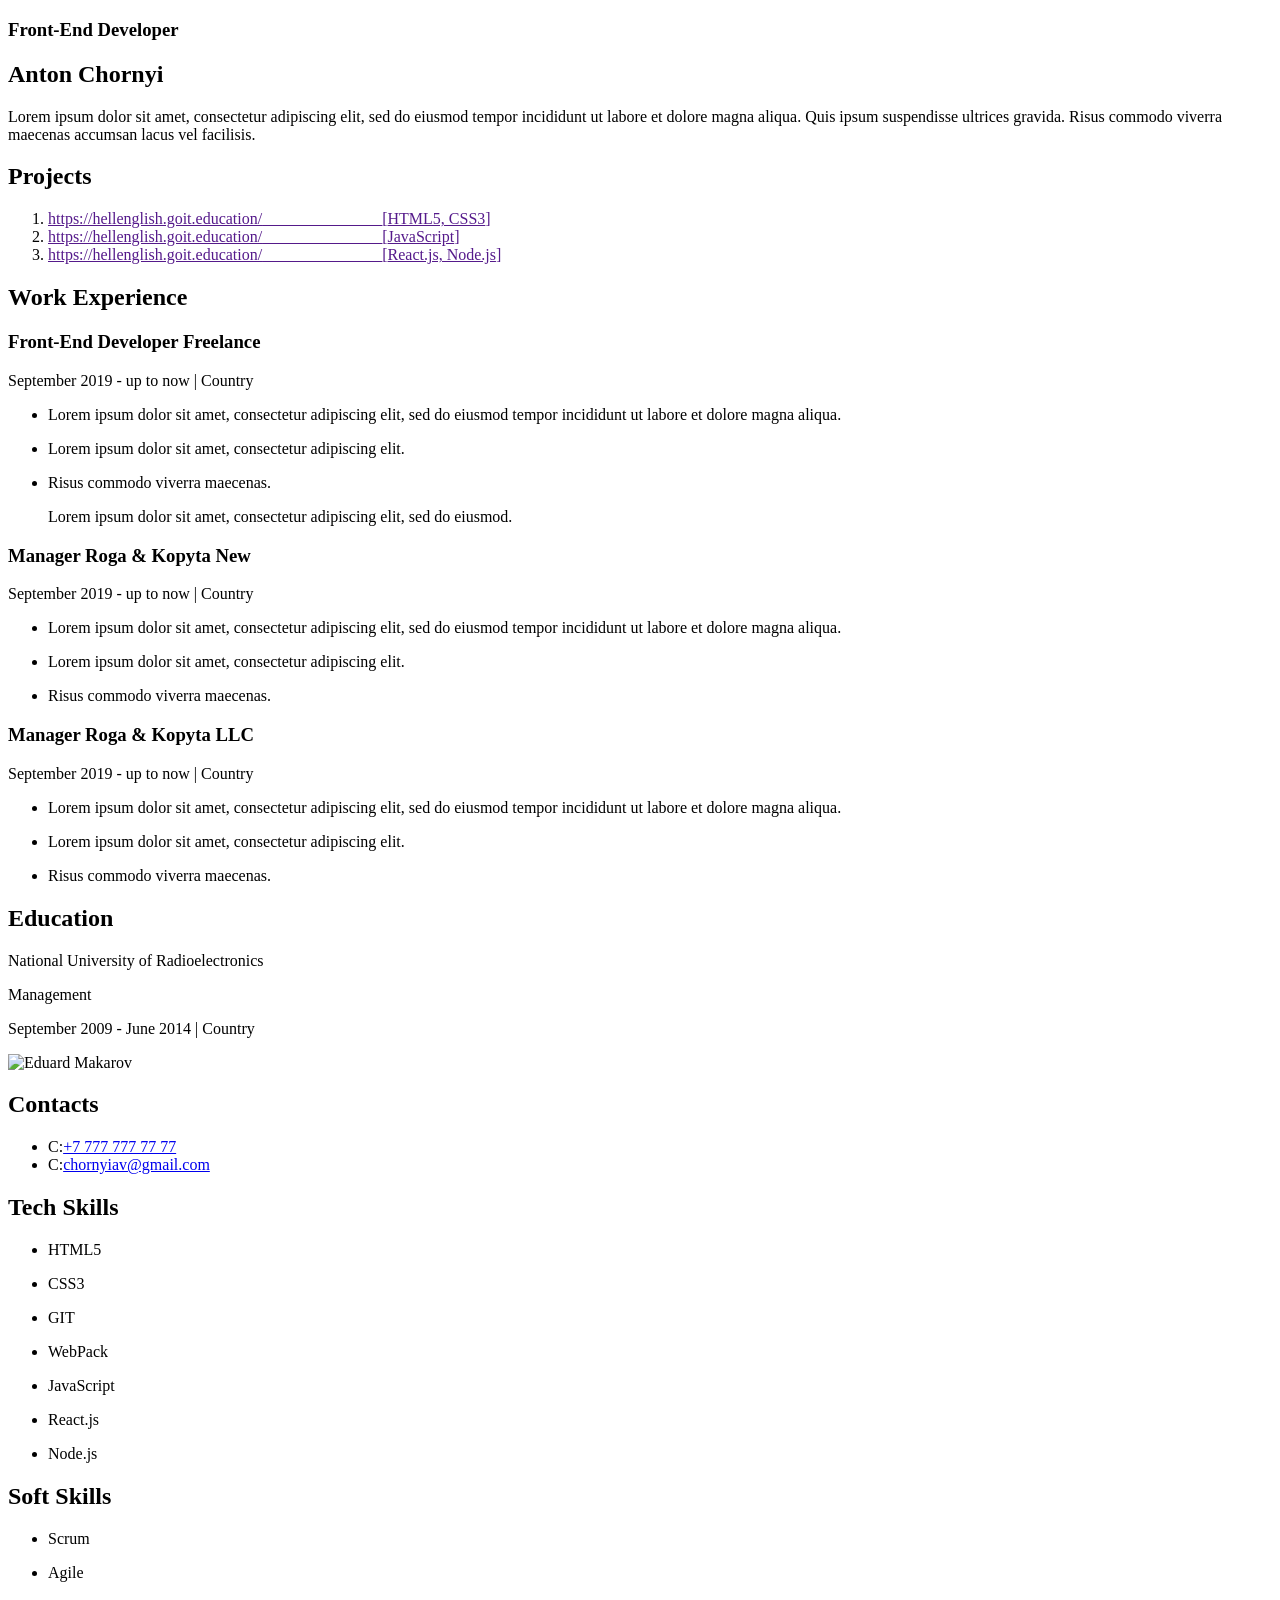
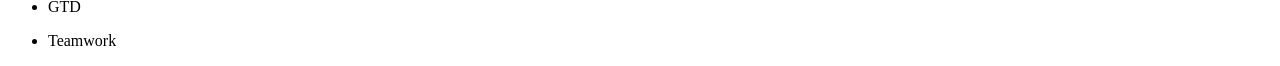
==== index.html @ 4aaeb0ac "1" ====
<!DOCTYPE html>
<html lang="en">
  <head>
    <meta charset="UTF-8" />
    <meta name="viewport" content="width=device-width, initial-scale=1.0" />
    <title>my resume</title>
    <link rel="preconnect" href="https://fonts.gstatic.com" />
    <link
      href="https://fonts.googleapis.com/css2?family=Montserrat:wght@400;700&display=swap"
      rel="stylesheet"
    />
    <link rel="stylesheet" href="./css/main.css"/>
  </head>
  <body>
    <div class="main_conteiner">
      <div class="main-content">
        <section class="about">
      <h3 class="about__profession-title title-third">Front-End Developer</h3>
      <h1 class="about__name-title">Anton Chornyi</h1>
      <p class="about__content">
        Lorem ipsum dolor sit amet, consectetur adipiscing elit, sed do eiusmod
        tempor incididunt ut labore et dolore magna aliqua. Quis ipsum
        suspendisse ultrices gravida. Risus commodo viverra maecenas accumsan
        lacus vel facilisis.
      </p>
    </section>
    <section class="projects">
      <h2 class="pojects__title title-secondary">Projects</h2>
      <ol class="projects__works-list">
        <li class="projects__item">
          <a href="" class="projects__link link"
            >https://hellenglish.goit.education/<span class="line">_______________</span><span class="symbol">[</span>HTML5, CSS3<span class="symbol">]</span></a
            
          >
        </li>
        <li class="projects__item">
          <a href="" class="projects__link link"
            >https://hellenglish.goit.education/<span class="line">_______________</span><span class="symbol">[</span>JavaScript<span class="symbol">]</span></a
          >
        </li>
        <li class="projects__item">
          <a href="" class="projects__link link"
            >https://hellenglish.goit.education/<span class="line">_______________</span><span class="symbol">[</span>React.js, Node.js<span class="symbol">]</span></a
          >
        </li>
      </ol>
    </section>
    <section class="experience">
      <h2 class="experience__title title-secondary">Work Experience</h2>
      <h3 class="experience__title-post title-third">Front-End Developer <span class="change-words">Freelance</span>  </h3>
      <p class="experience__date">September 2019 - up to now | Country</p>
      <ul class="experience__list">
        <li class="experience__item">
          <p class="experience__content">
            Lorem ipsum dolor sit amet, consectetur adipiscing elit, sed do eiusmod tempor incididunt ut labore et dolore magna aliqua. 
          </p>
        </li>
        <li class="experience__item">
          <p  class="experience__content">
            Lorem ipsum dolor sit amet, consectetur adipiscing elit.
          </p>
        </li>
        <li class="experience__item">
          <p  class="experience__content">
            Risus commodo viverra maecenas. 
          </p>
        </li>
        <l class="experience__item">
          <p  class="experience__content">
            Lorem ipsum dolor sit amet, consectetur adipiscing elit, sed do eiusmod. 
          </p>
        </li>
      </ul>
      <h3 class="experience__title-post title-third">Manager <span class="change-words">Roga & Kopyta New</span> </h3>
      <p class="experience__date">September 2019 - up to now | Country</p>
       <ul class="experience__list">
        <li class="experience__item">
          <p class="experience__content">
            Lorem ipsum dolor sit amet, consectetur adipiscing elit, sed do eiusmod tempor incididunt ut labore et dolore magna aliqua. 
          </p>
        </li>
        <li class="experience__item">
          <p  class="experience__content">
            Lorem ipsum dolor sit amet, consectetur adipiscing elit.
          </p>
        </li>
        <li class="experience__item">
          <p  class="experience__content">
            Risus commodo viverra maecenas. 
          </p>
        </li>
      </ul>
      <h3 class="experience__title-post title-third">Manager  <span class="change-words">Roga & Kopyta LLC</span></h3>
      <p class="experience__date">September 2019 - up to now | Country</p>
       <ul class="experience__list">
        <li class="experience__item">
          <p class="experience__content">
            Lorem ipsum dolor sit amet, consectetur adipiscing elit, sed do eiusmod tempor incididunt ut labore et dolore magna aliqua. 
          </p>
        </li>
        <li class="experience__item">
          <p  class="experience__content">
            Lorem ipsum dolor sit amet, consectetur adipiscing elit.
          </p>
        </li>
        <li class="experience__item">
          <p  class="experience__content">
            Risus commodo viverra maecenas. 
          </p>
        </li>
      </ul>
    </section>
    <section class="education">
      <h2 class="education__title title-secondary">Education</h2>
      <p class="education__university">National University of Radioelectronics</p>
      <p class="education__profession">Management</p>
      <p class="experience__date">September 2009 - June 2014   |   Country</p>
    </section>


      </div>
  <aside class="aside-bar">
      <img  src="./foto/myFoto.jpg" alt="Eduard Makarov" width = "370">
      <section class="contacts">
        <h2 class="contacts__title title-secondary title-secondary--white">
          Contacts
        </h2>
        <ul class="contacts__list decoration-none">
          <li>
            <span class="contacts__symbol">C:</span><a class="contacts__link link" href="tel:+7 777 777 77 77">+7 777 777 77 77</a>
          </li>
          <li> <span class="contacts__symbol">C:</span><a class="contacts__link link" href="mailto:chornyiav@gmail.com">chornyiav@gmail.com</a></li>
        </ul>
      </section>
      <section class="tech-skill">
        <h2 class="tech-skill__title title-secondary title-secondary--white">Tech Skills</h2>
        <ul class="tech-skill_-list">
          <li class="tech-skill__item">
            <p class="tech-skill__content">
              HTML5
            </p>
          </li>
          <li class="tech-skill__item">
            <p class="tech-skill__content">
CSS3
            </p>
          </li>
          <li class="tech-skill__item">
            <p class="tech-skill__content">
GIT
            </p>
          </li>
          <li class="tech-skill__item">
            <p class="tech-skill__content">
WebPack
            </p>
          </li>
          <li class="tech-skill__item">
            <p class="tech-skill__content">
JavaScript
            </p>
          </li>
          <li class="tech-skill__item">
            <p class="tech-skill__content">
React.js
            </p>
          </li>
          <li class="tech-skill__item">
            <p class="tech-skill__content">
Node.js
            </p>
          </li>
        </ul>
      </section>
      <section class="soft-skills">
        <h2 class="soft-skills__title title-secondary title-secondary--white">Soft Skills</h2>
        <ul class="soft-skills__list">
          <li class="soft-skills__item">
            <p class="soft-skills__content">
              Scrum
            </p>
          </li>
          <li class="soft-skills__item">
            <p class="soft-skills__content">
              Agile
            </p>
          </li>
          <li class="soft-skills__item">
            <p class="soft-skills__content">
              GTD
            </p>
          </li>
          <li class="soft-skills__item">
            <p class="soft-skills__content">
              Teamwork
            </p>
          </li>
        </ul>
      </section>
        </aside>
    </div>
   
  
  </body>
</html>
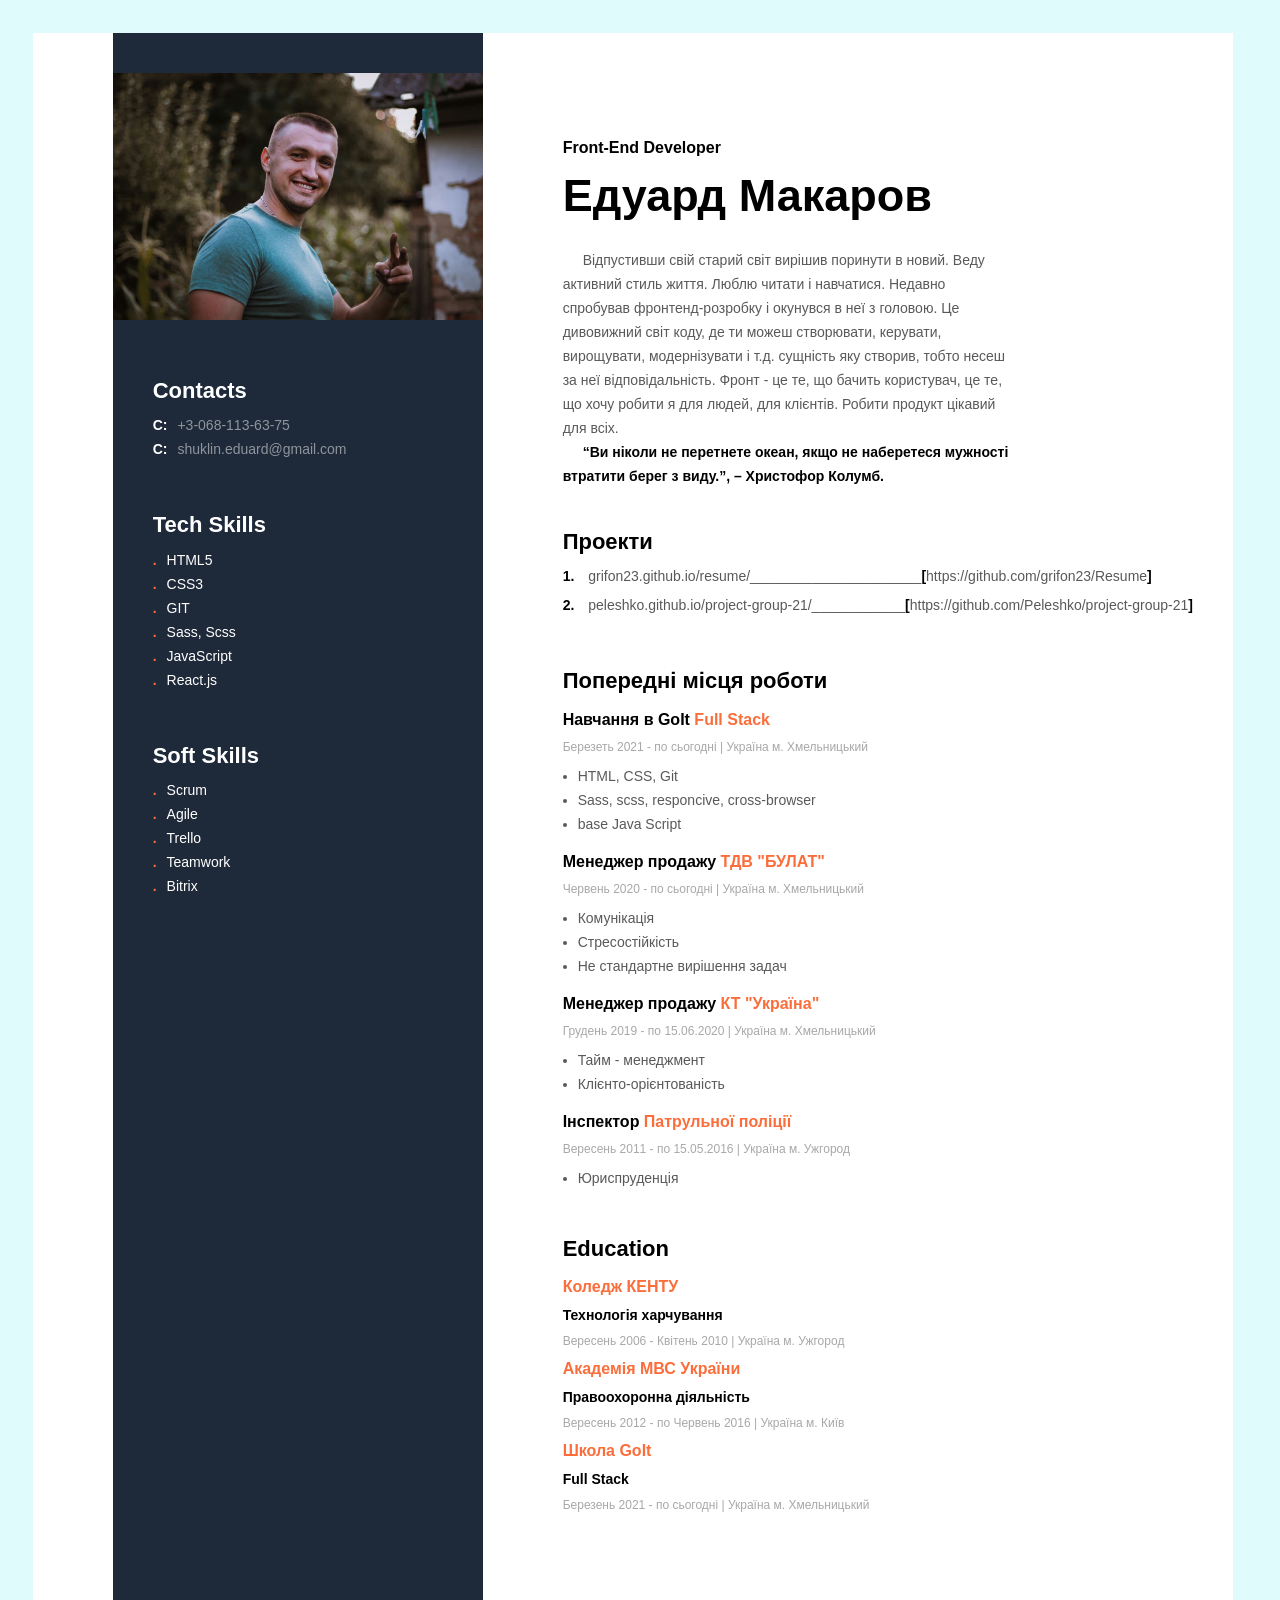
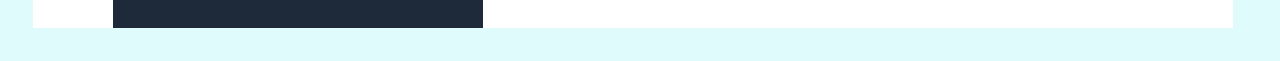
==== commit 2d887ffd: "complete" ====
--- a/index.html
+++ b/index.html
@@ -9,197 +9,226 @@
       href="https://fonts.googleapis.com/css2?family=Montserrat:wght@400;700&display=swap"
       rel="stylesheet"
     />
-    <link rel="stylesheet" href="./css/main.css"/>
+    <link rel="stylesheet" href="./css/main.css" />
   </head>
   <body>
     <div class="main_conteiner">
       <div class="main-content">
         <section class="about">
-      <h3 class="about__profession-title title-third">Front-End Developer</h3>
-      <h1 class="about__name-title">Anton Chornyi</h1>
-      <p class="about__content">
-        Lorem ipsum dolor sit amet, consectetur adipiscing elit, sed do eiusmod
-        tempor incididunt ut labore et dolore magna aliqua. Quis ipsum
-        suspendisse ultrices gravida. Risus commodo viverra maecenas accumsan
-        lacus vel facilisis.
-      </p>
-    </section>
-    <section class="projects">
-      <h2 class="pojects__title title-secondary">Projects</h2>
-      <ol class="projects__works-list">
-        <li class="projects__item">
-          <a href="" class="projects__link link"
-            >https://hellenglish.goit.education/<span class="line">_______________</span><span class="symbol">[</span>HTML5, CSS3<span class="symbol">]</span></a
-            
-          >
-        </li>
-        <li class="projects__item">
-          <a href="" class="projects__link link"
-            >https://hellenglish.goit.education/<span class="line">_______________</span><span class="symbol">[</span>JavaScript<span class="symbol">]</span></a
-          >
-        </li>
-        <li class="projects__item">
-          <a href="" class="projects__link link"
-            >https://hellenglish.goit.education/<span class="line">_______________</span><span class="symbol">[</span>React.js, Node.js<span class="symbol">]</span></a
-          >
-        </li>
-      </ol>
-    </section>
-    <section class="experience">
-      <h2 class="experience__title title-secondary">Work Experience</h2>
-      <h3 class="experience__title-post title-third">Front-End Developer <span class="change-words">Freelance</span>  </h3>
-      <p class="experience__date">September 2019 - up to now | Country</p>
-      <ul class="experience__list">
-        <li class="experience__item">
-          <p class="experience__content">
-            Lorem ipsum dolor sit amet, consectetur adipiscing elit, sed do eiusmod tempor incididunt ut labore et dolore magna aliqua. 
-          </p>
-        </li>
-        <li class="experience__item">
-          <p  class="experience__content">
-            Lorem ipsum dolor sit amet, consectetur adipiscing elit.
-          </p>
-        </li>
-        <li class="experience__item">
-          <p  class="experience__content">
-            Risus commodo viverra maecenas. 
-          </p>
-        </li>
-        <l class="experience__item">
-          <p  class="experience__content">
-            Lorem ipsum dolor sit amet, consectetur adipiscing elit, sed do eiusmod. 
-          </p>
-        </li>
-      </ul>
-      <h3 class="experience__title-post title-third">Manager <span class="change-words">Roga & Kopyta New</span> </h3>
-      <p class="experience__date">September 2019 - up to now | Country</p>
-       <ul class="experience__list">
-        <li class="experience__item">
-          <p class="experience__content">
-            Lorem ipsum dolor sit amet, consectetur adipiscing elit, sed do eiusmod tempor incididunt ut labore et dolore magna aliqua. 
-          </p>
-        </li>
-        <li class="experience__item">
-          <p  class="experience__content">
-            Lorem ipsum dolor sit amet, consectetur adipiscing elit.
-          </p>
-        </li>
-        <li class="experience__item">
-          <p  class="experience__content">
-            Risus commodo viverra maecenas. 
-          </p>
-        </li>
-      </ul>
-      <h3 class="experience__title-post title-third">Manager  <span class="change-words">Roga & Kopyta LLC</span></h3>
-      <p class="experience__date">September 2019 - up to now | Country</p>
-       <ul class="experience__list">
-        <li class="experience__item">
-          <p class="experience__content">
-            Lorem ipsum dolor sit amet, consectetur adipiscing elit, sed do eiusmod tempor incididunt ut labore et dolore magna aliqua. 
-          </p>
-        </li>
-        <li class="experience__item">
-          <p  class="experience__content">
-            Lorem ipsum dolor sit amet, consectetur adipiscing elit.
-          </p>
-        </li>
-        <li class="experience__item">
-          <p  class="experience__content">
-            Risus commodo viverra maecenas. 
-          </p>
-        </li>
-      </ul>
-    </section>
-    <section class="education">
-      <h2 class="education__title title-secondary">Education</h2>
-      <p class="education__university">National University of Radioelectronics</p>
-      <p class="education__profession">Management</p>
-      <p class="experience__date">September 2009 - June 2014   |   Country</p>
-    </section>
-
-
+          <h3 class="about__profession-title title-third">
+            Front-End Developer
+          </h3>
+          <h1 class="about__name-title">Едуард Макаров</h1>
+          <p class="about__content">
+            Відпустивши свій старий світ вирішив поринути в новий. Веду активний
+            стиль життя. Люблю читати і навчатися. Недавно спробував
+            фронтенд-розробку і окунувся в неї з головою. Це дивовижний світ
+            коду, де ти можеш створювати, керувати, вирощувати, модернізувати і
+            т.д. сущність яку створив, тобто несеш за неї відповідальність.
+            Фронт - це те, що бачить користувач, це те, що хочу робити я для
+            людей, для клієнтів. Робити продукт цікавий для всіх.
+            <span class="quote"
+              >“Ви ніколи не перетнете океан, якщо не наберетеся мужності
+              втратити берег з виду.”, – Христофор Колумб.</span
+            >
+          </p>
+        </section>
+        <section class="projects">
+          <h2 class="pojects__title title-secondary">Проекти</h2>
+          <ol class="projects__works-list">
+            <li class="projects__item">
+              <a href="grifon23.github.io/resume/" class="projects__link link"
+                >grifon23.github.io/resume/<span class="line"
+                  >______________________</span
+                ><span class="symbol">[</span
+                ><a
+                  class="projects__link link"
+                  href="https://github.com/grifon23/Resume"
+                  >https://github.com/grifon23/Resume</a
+                ><span class="symbol">]</span></a
+              >
+            </li>
+            <li class="projects__item">
+              <a
+                href="peleshko.github.io/project-group-21/"
+                class="projects__link link"
+                >peleshko.github.io/project-group-21/<span class="line"
+                  >____________</span
+                ><span class="symbol">[</span
+                ><a
+                  class="projects__link link"
+                  href="peleshko.github.io/project-group-21/"
+                  >https://github.com/Peleshko/project-group-21</a
+                ><span class="symbol">]</span></a
+              >
+            </li>
+          </ol>
+        </section>
+        <section class="experience">
+          <h2 class="experience__title title-secondary">
+            Попередні місця роботи
+          </h2>
+          <h3 class="experience__title-post title-third">
+            Навчання в GoIt <span class="change-words">Full Stack</span>
+          </h3>
+          <p class="experience__date">
+            Березеть 2021 - по сьогодні | Україна м. Хмельницький
+          </p>
+          <ul class="experience__list">
+            <li class="experience__item">
+              <p class="experience__content">HTML, CSS, Git</p>
+            </li>
+            <li class="experience__item">
+              <p class="experience__content">
+                Sass, scss, responcive, cross-browser
+              </p>
+            </li>
+            <li class="experience__item">
+              <p class="experience__content">base Java Script</p>
+            </li>
+          </ul>
+          <h3 class="experience__title-post title-third">
+            Менеджер продажу <span class="change-words">ТДВ "БУЛАТ"</span>
+          </h3>
+          <p class="experience__date">
+            Червень 2020 - по сьогодні | Україна м. Хмельницький
+          </p>
+          <ul class="experience__list">
+            <li class="experience__item">
+              <p class="experience__content">Комунікація</p>
+            </li>
+            <li class="experience__item">
+              <p class="experience__content">Стресостійкість</p>
+            </li>
+            <li class="experience__item">
+              <p class="experience__content">Не стандартне вирішення задач</p>
+            </li>
+          </ul>
+          <h3 class="experience__title-post title-third">
+            Менеджер продажу <span class="change-words">КТ "Україна"</span>
+          </h3>
+          <p class="experience__date">
+            Грудень 2019 - по 15.06.2020 | Україна м. Хмельницький
+          </p>
+          <ul class="experience__list">
+            <li class="experience__item">
+              <p class="experience__content">Тайм - менеджмент</p>
+            </li>
+            <li class="experience__item">
+              <p class="experience__content">Клієнто-орієнтованість</p>
+            </li>
+          </ul>
+          <h3 class="experience__title-post title-third">
+            Інспектор
+            <span class="change-words">Патрульної поліції</span>
+          </h3>
+          <p class="experience__date">
+            Вересень 2011 - по 15.05.2016 | Україна м. Ужгород
+          </p>
+          <ul class="experience__list">
+            <li class="experience__item">
+              <p class="experience__content">Юриспруденція</p>
+            </li>
+          </ul>
+        </section>
+        <section class="education">
+          <h2 class="education__title title-secondary">Education</h2>
+          <ul class="decoration-none education__list">
+            <li>
+              <p class="education__university">Коледж КЕНТУ</p>
+              <p class="education__profession">Технологія харчування</p>
+              <p class="experience__date">
+                Вересень 2006 - Квітень 2010 | Україна м. Ужгород
+              </p>
+            </li>
+            <li>
+              <p class="education__university">Академія МВС України</p>
+              <p class="education__profession">Правоохоронна діяльність</p>
+              <p class="experience__date">
+                Вересень 2012 - по Червень 2016 | Україна м. Київ
+              </p>
+            </li>
+            <li>
+              <p class="education__university">Школа GoIt</p>
+              <p class="education__profession">Full Stack</p>
+              <p class="experience__date">
+                Березень 2021 - по сьогодні | Україна м. Хмельницький
+              </p>
+            </li>
+          </ul>
+        </section>
       </div>
-  <aside class="aside-bar">
-      <img  src="./foto/myFoto.jpg" alt="Eduard Makarov" width = "370">
-      <section class="contacts">
-        <h2 class="contacts__title title-secondary title-secondary--white">
-          Contacts
-        </h2>
-        <ul class="contacts__list decoration-none">
-          <li>
-            <span class="contacts__symbol">C:</span><a class="contacts__link link" href="tel:+7 777 777 77 77">+7 777 777 77 77</a>
-          </li>
-          <li> <span class="contacts__symbol">C:</span><a class="contacts__link link" href="mailto:chornyiav@gmail.com">chornyiav@gmail.com</a></li>
-        </ul>
-      </section>
-      <section class="tech-skill">
-        <h2 class="tech-skill__title title-secondary title-secondary--white">Tech Skills</h2>
-        <ul class="tech-skill_-list">
-          <li class="tech-skill__item">
-            <p class="tech-skill__content">
-              HTML5
-            </p>
-          </li>
-          <li class="tech-skill__item">
-            <p class="tech-skill__content">
-CSS3
-            </p>
-          </li>
-          <li class="tech-skill__item">
-            <p class="tech-skill__content">
-GIT
-            </p>
-          </li>
-          <li class="tech-skill__item">
-            <p class="tech-skill__content">
-WebPack
-            </p>
-          </li>
-          <li class="tech-skill__item">
-            <p class="tech-skill__content">
-JavaScript
-            </p>
-          </li>
-          <li class="tech-skill__item">
-            <p class="tech-skill__content">
-React.js
-            </p>
-          </li>
-          <li class="tech-skill__item">
-            <p class="tech-skill__content">
-Node.js
-            </p>
-          </li>
-        </ul>
-      </section>
-      <section class="soft-skills">
-        <h2 class="soft-skills__title title-secondary title-secondary--white">Soft Skills</h2>
-        <ul class="soft-skills__list">
-          <li class="soft-skills__item">
-            <p class="soft-skills__content">
-              Scrum
-            </p>
-          </li>
-          <li class="soft-skills__item">
-            <p class="soft-skills__content">
-              Agile
-            </p>
-          </li>
-          <li class="soft-skills__item">
-            <p class="soft-skills__content">
-              GTD
-            </p>
-          </li>
-          <li class="soft-skills__item">
-            <p class="soft-skills__content">
-              Teamwork
-            </p>
-          </li>
-        </ul>
-      </section>
-        </aside>
+      <aside class="aside-bar">
+        <img src="./foto/myFoto.jpg" alt="Eduard Makarov" width="370" />
+        <section class="contacts">
+          <h2 class="contacts__title title-secondary title-secondary--white">
+            Contacts
+          </h2>
+          <ul class="contacts__list decoration-none">
+            <li>
+              <span class="contacts__symbol">C:</span
+              ><a class="contacts__link link" href="tel:+30681136375"
+                >+3-068-113-63-75</a
+              >
+            </li>
+            <li>
+              <span class="contacts__symbol">C:</span
+              ><a
+                class="contacts__link link"
+                href="mailto:shuklin.eduard@gmail.com"
+                >shuklin.eduard@gmail.com</a
+              >
+            </li>
+          </ul>
+        </section>
+        <section class="tech-skill">
+          <h2 class="tech-skill__title title-secondary title-secondary--white">
+            Tech Skills
+          </h2>
+          <ul class="tech-skill_-list">
+            <li class="tech-skill__item">
+              <p class="tech-skill__content">HTML5</p>
+            </li>
+            <li class="tech-skill__item">
+              <p class="tech-skill__content">CSS3</p>
+            </li>
+            <li class="tech-skill__item">
+              <p class="tech-skill__content">GIT</p>
+            </li>
+            <li class="tech-skill__item">
+              <p class="tech-skill__content">Sass, Scss</p>
+            </li>
+            <li class="tech-skill__item">
+              <p class="tech-skill__content">JavaScript</p>
+            </li>
+            <li class="tech-skill__item">
+              <p class="tech-skill__content">React.js</p>
+            </li>
+          </ul>
+        </section>
+        <section class="soft-skills">
+          <h2 class="soft-skills__title title-secondary title-secondary--white">
+            Soft Skills
+          </h2>
+          <ul class="soft-skills__list">
+            <li class="soft-skills__item">
+              <p class="soft-skills__content">Scrum</p>
+            </li>
+            <li class="soft-skills__item">
+              <p class="soft-skills__content">Agile</p>
+            </li>
+            <li class="soft-skills__item">
+              <p class="soft-skills__content">Trello</p>
+            </li>
+            <li class="soft-skills__item">
+              <p class="soft-skills__content">Teamwork</p>
+            </li>
+            <li class="soft-skills__item">
+              <p class="soft-skills__content">Bitrix</p>
+            </li>
+          </ul>
+        </section>
+      </aside>
     </div>
-   
-  
   </body>
 </html>
--- a/css/main.css
+++ b/css/main.css
@@ -0,0 +1,273 @@
+:root {
+  --title-color: #000000;
+  --content-color: #595959;
+  --change-color: #fb6d3a;
+  --white-color: #ffffff;
+  --date-color: #a8a8a8;
+  --aside-bar: #1e2939;
+}
+
+h1,
+h2,
+h3,
+p,
+ol,
+ul {
+  margin-top: 0px;
+  margin-bottom: 0px;
+}
+.link {
+  text-decoration: none;
+  margin-top: 0px;
+  margin-bottom: 0px;
+}
+.decoration-none {
+  list-style-type: none;
+}
+body {
+  font-family: "Montserrat", sans-serif;
+  font-style: normal;
+  font-weight: normal;
+  font-size: 14px;
+  line-height: 1.71;
+
+  color: var(--content-color);
+
+  background-color: #15e7e721;
+  padding: 25px;
+}
+
+.main_conteiner {
+  display: flex;
+  flex-direction: row-reverse;
+  width: 1200px;
+
+  background-color: var(--white-color);
+}
+.title-secondary {
+  font-weight: bold;
+  font-size: 22px;
+  line-height: 1.22;
+
+  color: var(--title-color);
+}
+.title-secondary--white {
+  color: var(--white-color);
+}
+.title-third {
+  margin-bottom: 10px;
+
+  font-weight: bold;
+  font-size: 16px;
+  line-height: 1.25;
+
+  color: var(--title-color);
+}
+/* main_content_section */
+.main-content {
+  margin: 105px 40px 105px 80px;
+}
+/* about me section */
+.about {
+  max-width: 450px;
+  margin-bottom: 40px;
+}
+
+.about__name-title {
+  margin-bottom: 25px;
+
+  font-weight: bold;
+  font-size: 45px;
+  line-height: 1.25;
+
+  color: var(--title-color);
+}
+.about__content {
+  text-indent: 20px;
+  font-weight: normal;
+  font-size: 14px;
+  line-height: 1.71;
+
+  color: var(--content-color);
+}
+
+.quote {
+  display: block;
+  text-indent: 20px;
+  font-weight: bold;
+  font-size: 14px;
+  line-height: 1.71;
+  color: var(--title-color);
+}
+/* projects */
+.projects {
+  margin-bottom: 50px;
+}
+.pojects__title {
+  margin-bottom: 10px;
+}
+.projects__works-list {
+  padding-left: 0px;
+  list-style-type: none;
+  counter-reset: num;
+}
+.projects__item::before {
+  content: counter(num) ". ";
+  counter-increment: num;
+  margin-right: 10px;
+
+  font-weight: bold;
+  color: var(--title-color);
+}
+
+.projects__item {
+  margin-bottom: 5px;
+}
+.projects__link {
+  font-weight: normal;
+  font-size: 14px;
+  line-height: 1.71;
+
+  color: var(--content-color);
+}
+.symbol {
+  font-weight: bold;
+  color: var(--title-color);
+}
+/* Work Experience */
+.experience {
+  margin-bottom: 45px;
+}
+.experience__title {
+  margin-bottom: 15px;
+}
+
+.change-words {
+  color: var(--change-color);
+}
+.experience__date {
+  margin-bottom: 10px;
+
+  font-weight: normal;
+  font-size: 12px;
+  line-height: 1.25;
+
+  color: var(--date-color);
+}
+.experience__list {
+  padding-left: 15px;
+  margin-bottom: 15px;
+}
+/* education */
+.education__title {
+  margin-bottom: 15px;
+}
+
+.education__university {
+  margin-bottom: 10px;
+
+  font-weight: bold;
+  font-size: 16px;
+  line-height: 20px;
+
+  color: var(--change-color);
+}
+.education__profession {
+  margin-bottom: 10px;
+
+  font-weight: bold;
+  font-size: 14px;
+  line-height: 1.21;
+
+  color: var(--title-color);
+}
+.education__list {
+  padding-left: 0px;
+}
+/* aside-bar */
+.aside-bar {
+  padding-top: 40px;
+  background-color: var(--aside-bar);
+}
+/* contacts */
+.contacts {
+  margin: 50px 0 50px 40px;
+}
+.contacts__title {
+  margin-bottom: 10px;
+}
+
+.contacts__list {
+  padding: 0px;
+}
+.contacts__symbol {
+  margin-right: 10px;
+
+  font-weight: bold;
+  font-size: 14px;
+  line-height: 1.71;
+
+  color: var(--white-color);
+}
+.contacts__link {
+  font-weight: normal;
+  font-size: 14px;
+  line-height: 1.71;
+
+  color: var(--white-color);
+  opacity: 0.5;
+}
+/* tech-skill */
+.tech-skill {
+  margin-left: 40px;
+  margin-bottom: 50px;
+}
+
+.tech-skill__title {
+  margin-bottom: 10px;
+}
+.tech-skill__content {
+  font-size: 14px;
+  line-height: 1.71;
+
+  color: var(--white-color);
+}
+.tech-skill_-list {
+  list-style-type: none;
+  padding: 0px;
+}
+.tech-skill__item {
+  display: flex;
+}
+.tech-skill__item::before {
+  content: ".";
+
+  font-weight: bold;
+  color: var(--change-color);
+  padding-right: 10px;
+}
+/* soft-skills */
+.soft-skills {
+  margin-left: 40px;
+}
+.soft-skills__title {
+  margin-bottom: 10px;
+}
+.soft-skills__list {
+  padding: 0px;
+  list-style-type: none;
+}
+.soft-skills__item {
+  display: flex;
+  font-size: 14px;
+  line-height: 1.71;
+
+  color: var(--white-color);
+}
+.soft-skills__item::before {
+  content: ".";
+
+  font-weight: bold;
+  color: var(--change-color);
+  padding-right: 10px;
+}
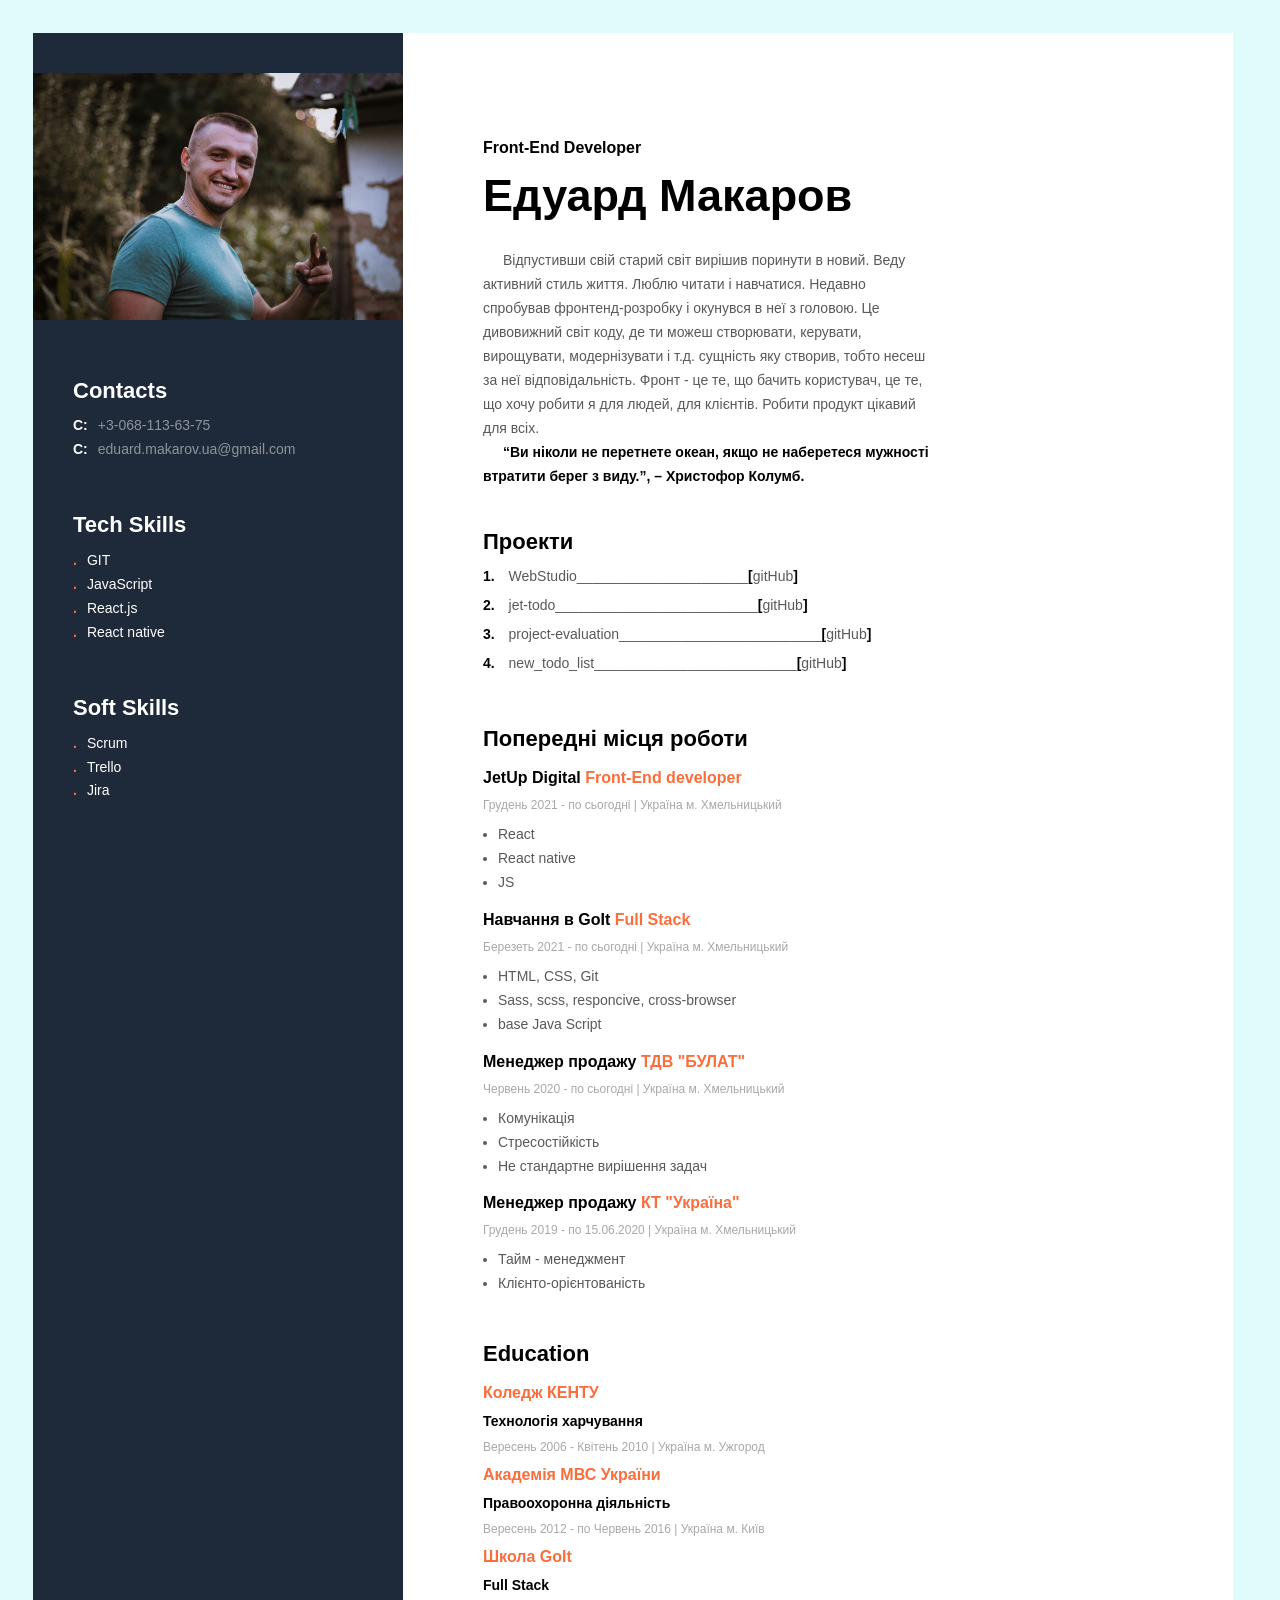
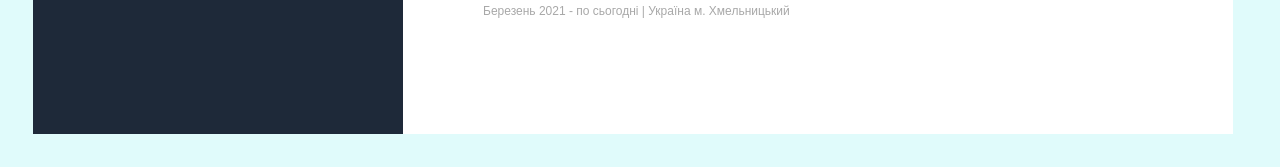
==== commit 8b83db33: "change text" ====
--- a/index.html
+++ b/index.html
@@ -37,28 +37,58 @@
           <h2 class="pojects__title title-secondary">Проекти</h2>
           <ol class="projects__works-list">
             <li class="projects__item">
-              <a href="grifon23.github.io/resume/" class="projects__link link"
-                >grifon23.github.io/resume/<span class="line"
-                  >______________________</span
-                ><span class="symbol">[</span
-                ><a
-                  class="projects__link link"
-                  href="https://github.com/grifon23/Resume"
-                  >https://github.com/grifon23/Resume</a
-                ><span class="symbol">]</span></a
-              >
-            </li>
-            <li class="projects__item">
-              <a
-                href="peleshko.github.io/project-group-21/"
-                class="projects__link link"
-                >peleshko.github.io/project-group-21/<span class="line"
-                  >____________</span
-                ><span class="symbol">[</span
-                ><a
-                  class="projects__link link"
-                  href="peleshko.github.io/project-group-21/"
-                  >https://github.com/Peleshko/project-group-21</a
+              <a
+                href="https://grifon23.github.io/goit-markup-hw-08/"
+                class="projects__link link"
+                >WebStudio<span class="line">______________________</span
+                ><span class="symbol">[</span
+                ><a
+                  class="projects__link link"
+                  href="https://github.com/grifon23/goit-markup-hw-08"
+                  >gitHub</a
+                ><span class="symbol">]</span></a
+              >
+            </li>
+            <li class="projects__item">
+              <a
+                href="https://grifon23.github.io/jet-todo/"
+                class="projects__link link"
+                >jet-todo<span class="line">__________________________</span
+                ><span class="symbol">[</span
+                ><a
+                  class="projects__link link"
+                  href="https://github.com/grifon23/jet-todo"
+                  >gitHub</a
+                ><span class="symbol">]</span></a
+              >
+            </li>
+            <!-- xxxxxx -->
+            <li class="projects__item">
+              <a
+                href="https://grifon23.github.io/project-evaluation/"
+                class="projects__link link"
+                >project-evaluation<span class="line"
+                  >__________________________</span
+                ><span class="symbol">[</span
+                ><a
+                  class="projects__link link"
+                  href="https://github.com/grifon23/project-evaluation"
+                  >gitHub</a
+                ><span class="symbol">]</span></a
+              >
+            </li>
+            <!-- xxxxxx -->
+            <li class="projects__item">
+              <a
+                href="https://grifon23.github.io/-new_todo_list/"
+                class="projects__link link"
+                >new_todo_list<span class="line"
+                  >__________________________</span
+                ><span class="symbol">[</span
+                ><a
+                  class="projects__link link"
+                  href="https://github.com/grifon23/-new_todo_list"
+                  >gitHub</a
                 ><span class="symbol">]</span></a
               >
             </li>
@@ -68,25 +98,49 @@
           <h2 class="experience__title title-secondary">
             Попередні місця роботи
           </h2>
-          <h3 class="experience__title-post title-third">
-            Навчання в GoIt <span class="change-words">Full Stack</span>
-          </h3>
-          <p class="experience__date">
-            Березеть 2021 - по сьогодні | Україна м. Хмельницький
-          </p>
-          <ul class="experience__list">
-            <li class="experience__item">
-              <p class="experience__content">HTML, CSS, Git</p>
-            </li>
-            <li class="experience__item">
-              <p class="experience__content">
-                Sass, scss, responcive, cross-browser
-              </p>
-            </li>
-            <li class="experience__item">
-              <p class="experience__content">base Java Script</p>
-            </li>
-          </ul>
+          <div>
+            <h3 class="experience__title-post title-third">
+              JetUp Digital<span class="change-words">
+                Front-End developer</span
+              >
+            </h3>
+            <p class="experience__date">
+              Грудень 2021 - по сьогодні | Україна м. Хмельницький
+            </p>
+            <ul class="experience__list">
+              <li class="experience__item">
+                <p class="experience__content">React</p>
+              </li>
+              <li class="experience__item">
+                <p class="experience__content">React native</p>
+              </li>
+              <li class="experience__item">
+                <p class="experience__content">JS</p>
+              </li>
+            </ul>
+          </div>
+          <div>
+            <h3 class="experience__title-post title-third">
+              Навчання в GoIt <span class="change-words">Full Stack</span>
+            </h3>
+            <p class="experience__date">
+              Березеть 2021 - по сьогодні | Україна м. Хмельницький
+            </p>
+            <ul class="experience__list">
+              <li class="experience__item">
+                <p class="experience__content">HTML, CSS, Git</p>
+              </li>
+              <li class="experience__item">
+                <p class="experience__content">
+                  Sass, scss, responcive, cross-browser
+                </p>
+              </li>
+              <li class="experience__item">
+                <p class="experience__content">base Java Script</p>
+              </li>
+            </ul>
+          </div>
+
           <h3 class="experience__title-post title-third">
             Менеджер продажу <span class="change-words">ТДВ "БУЛАТ"</span>
           </h3>
@@ -118,18 +172,6 @@
               <p class="experience__content">Клієнто-орієнтованість</p>
             </li>
           </ul>
-          <h3 class="experience__title-post title-third">
-            Інспектор
-            <span class="change-words">Патрульної поліції</span>
-          </h3>
-          <p class="experience__date">
-            Вересень 2011 - по 15.05.2016 | Україна м. Ужгород
-          </p>
-          <ul class="experience__list">
-            <li class="experience__item">
-              <p class="experience__content">Юриспруденція</p>
-            </li>
-          </ul>
         </section>
         <section class="education">
           <h2 class="education__title title-secondary">Education</h2>
@@ -176,7 +218,7 @@
               ><a
                 class="contacts__link link"
                 href="mailto:shuklin.eduard@gmail.com"
-                >shuklin.eduard@gmail.com</a
+                >eduard.makarov.ua@gmail.com</a
               >
             </li>
           </ul>
@@ -187,22 +229,16 @@
           </h2>
           <ul class="tech-skill_-list">
             <li class="tech-skill__item">
-              <p class="tech-skill__content">HTML5</p>
-            </li>
-            <li class="tech-skill__item">
-              <p class="tech-skill__content">CSS3</p>
-            </li>
-            <li class="tech-skill__item">
               <p class="tech-skill__content">GIT</p>
             </li>
             <li class="tech-skill__item">
-              <p class="tech-skill__content">Sass, Scss</p>
-            </li>
-            <li class="tech-skill__item">
               <p class="tech-skill__content">JavaScript</p>
             </li>
             <li class="tech-skill__item">
               <p class="tech-skill__content">React.js</p>
+            </li>
+            <li class="tech-skill__item">
+              <p class="tech-skill__content">React native</p>
             </li>
           </ul>
         </section>
@@ -215,16 +251,10 @@
               <p class="soft-skills__content">Scrum</p>
             </li>
             <li class="soft-skills__item">
-              <p class="soft-skills__content">Agile</p>
+              <p class="soft-skills__content">Trello</p>
             </li>
             <li class="soft-skills__item">
-              <p class="soft-skills__content">Trello</p>
-            </li>
-            <li class="soft-skills__item">
-              <p class="soft-skills__content">Teamwork</p>
-            </li>
-            <li class="soft-skills__item">
-              <p class="soft-skills__content">Bitrix</p>
+              <p class="soft-skills__content">Jira</p>
             </li>
           </ul>
         </section>
--- a/css/main.css
+++ b/css/main.css
@@ -66,6 +66,7 @@
 /* main_content_section */
 .main-content {
   margin: 105px 40px 105px 80px;
+  width: 60%;
 }
 /* about me section */
 .about {
